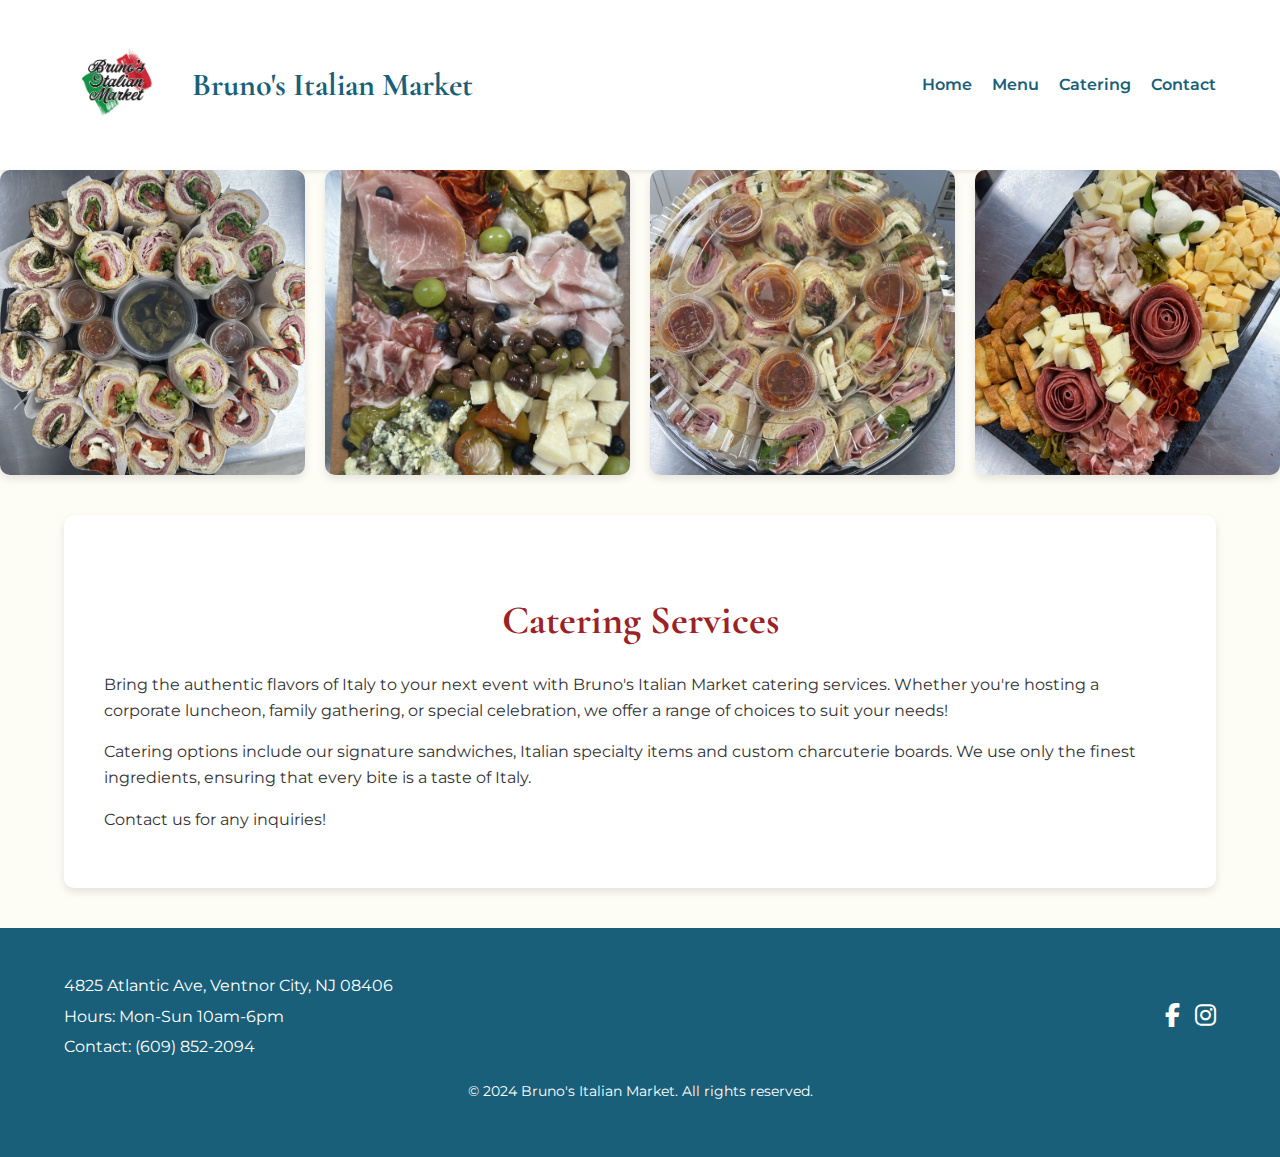
==== catering.html @ 334f7cd6 "init commit" ====
<!DOCTYPE html>
<html lang="en">
<head>
    <meta charset="UTF-8">
    <meta name="viewport" content="width=device-width, initial-scale=1.0">
    <title>Bruno's Italian Market</title>
    <link href="https://fonts.googleapis.com/css2?family=Cormorant+Garamond:wght@400;600;700&family=Montserrat:wght@400;600&display=swap" rel="stylesheet">
    <link rel="stylesheet" href="style.css">
    <link rel="stylesheet" href="https://cdnjs.cloudflare.com/ajax/libs/font-awesome/6.1.1/css/all.min.css">
</head>
<body>
<header>
    <div class="container">
        <div class="header-content">
            <div class="logo-title">
                <img src="./BrunosLogo1.jpg" alt="Bruno's Italian Market Logo" class="logo">
                <h1>Bruno's Italian Market</h1>
            </div>
            <nav>
                <ul>
                    <li><a href="index.html">Home</a></li>
                    <li><a href="menu.html">Menu</a></li>
                    <li><a href="catering.html">Catering</a></li>
                    <li><a href="contact.html">Contact</a></li>
                </ul>
            </nav>
        </div>
    </div>
</header>


</div>

  <div class="photo-grid">
    <div class="photo-item">
      <img src="./catering_1.jpg" alt="Bruno's Italian Market Photo 1">
    </div>
    <div class="photo-item">
      <img src="./charcuterie.jpg" alt="Bruno's Italian Market Photo 2">
    </div>
    <div class="photo-item">
      <img src="./CateredSubs1.jpg" alt="Bruno's Italian Market Photo 3">
    </div>
    <div class="photo-item">
      <img src="./Charcuterie2.jpg" alt="Bruno's Italian Market Photo 4">
    </div>
  </div>

    <div class="container">
        <section class="catering-page">
            <h2>Catering Services</h2>
            <div class="catering-intro">
                <p>Bring the authentic flavors of Italy to your next event with Bruno's Italian Market catering services. Whether you're hosting a corporate luncheon, family gathering, or special celebration, we offer a range of choices to suit your needs!</p>
                <p>Catering options include our signature sandwiches, Italian specialty items and custom charcuterie boards. We use only the finest ingredients, ensuring that every bite is a taste of Italy.</p>
                <p>Contact us for any inquiries!</p>
            </div>
        </section>
    </div>

 <footer>
    <div class="container">
        <div class="footer-content">
            <div class="footer-info">
                <p>4825 Atlantic Ave, Ventnor City, NJ 08406</p>
                <p>Hours: Mon-Sun 10am-6pm</p>
                <p>Contact: (609) 852-2094</p>
            </div>
            <div class="social-media">
                <a href="https://www.facebook.com/profile.php?id=61560832154377" class="social-icon" target="_blank" rel="noopener noreferrer">
                    <i class="fab fa-facebook-f"></i>
                </a>
                <a href="https://www.instagram.com/brunositalianmarket/?igsh=OTE2dzl3aXozMGxs" class="social-icon" target="_blank" rel="noopener noreferrer">
                    <i class="fab fa-instagram"></i>
                </a>
            </div>
        </div>
        <p class="copyright">&copy; 2024 Bruno's Italian Market. All rights reserved.</p>
    </div>
</footer>
</body>
</html>
---- style.css ----
@import url('https://fonts.googleapis.com/css2?family=Cormorant+Garamond:wght@400;600;700&family=Montserrat:wght@400;600&display=swap');

:root {
  --color-primary: #1a5f7a;        /* Deep muted blue */
  --color-secondary: #9b2226;      /* Muted red */
  --color-accent: #283618;         /* Olive green */
  --color-background: #fdfcf5;     /* Off-white */
  --color-text: #333333;           /* Dark gray for text */
  --color-text-light: #666666;     /* Medium gray for lighter text */
}

body {
  font-family: 'Montserrat', sans-serif;
  line-height: 1.6;
  margin: 0;
  padding: 0;
  color: var(--color-text);
  background-color: var(--color-background);
}

.container {
  width: 90%;
  max-width: 1200px;
  margin: auto;
  overflow: hidden;
  padding: 20px;
}

h1, h2, h3, h4, h5, h6 {
  font-family: 'Cormorant Garamond', serif;
  font-weight: 700;
  color: var(--color-primary);
}

/* Header styles */
header {
  background: #fff;
  box-shadow: 0 2px 5px rgba(0,0,0,0.1);
  padding: 15px 0;
}

.header-content {
  display: flex;
  justify-content: space-between;
  align-items: center;
  flex-wrap: wrap;
}

.logo-title {
  display: flex;
  align-items: center;
  margin-right: 20px;
}

.logo {
  height: 100px;
  margin-right: 20px;
}

header h1 {
  font-size: 2em;
  margin: 0;
  color: var(--color-primary);
}

nav ul {
  list-style-type: none;
  padding: 0;
  display: flex;
  margin: 0;
}

nav ul li {
  margin-left: 20px;
}

nav ul li:first-child {
  margin-left: 0;
}

nav ul li a {
  text-decoration: none;
  color: var(--color-primary);
  font-weight: 600;
  transition: color 0.3s ease;
}

nav ul li a:hover {
  color: var(--color-secondary);
}

/* Content styles */
.intro, .menu-page, .catering-page {
  background: #fff;
  margin-top: 20px;
  padding: 40px;
  border-radius: 10px;
  box-shadow: 0 4px 8px rgba(0,0,0,0.1);
}

.intro h2, .menu-page h2, .catering-page h2 {
  color: var(--color-secondary);
  text-align: center;
  font-size: 2.5em;
  margin-bottom: 20px;
}

.subtitle {
  text-align: center;
  font-style: italic;
  color: var(--color-text-light);
  margin-bottom: 30px;
}

/* Menu styles */
.menu-section {
  margin-bottom: 40px;
}

.menu-section h3 {
  color: var(--color-accent);
  border-bottom: 2px solid var(--color-primary);
  padding-bottom: 10px;
  margin-bottom: 20px;
}

.sandwich-list {
  list-style-type: none;
  padding: 0;
}

.sandwich-item {
  display: flex;
  justify-content: space-between;
  align-items: center;
  border-bottom: 1px solid #e0e0e0;
  padding: 15px 0;
}

.sandwich-item:last-child {
  border-bottom: none;
}

.sandwich-info {
  flex-grow: 1;
}

.sandwich-item h4 {
  color: var(--color-accent);
  margin: 0 0 5px 0;
}

.sandwich-item p {
  margin: 0;
  color: var(--color-text);
  font-size: 0.9em;
}

.sandwich-item .price {
  font-weight: 600;
  color: var(--color-secondary);
  font-size: 1.1em;
  margin-left: 20px;
}

/* Image grid styles */
.featured-images, .catering-images {
  display: grid;
  grid-template-columns: repeat(auto-fit, minmax(250px, 1fr));
  gap: 20px;
  margin: 40px 0;
}

.image-box {
  aspect-ratio: 1 / 1;
  overflow: hidden;
  border-radius: 10px;
  box-shadow: 0 4px 8px rgba(0,0,0,0.1);
}

.image-box img {
  width: 100%;
  height: 100%;
  object-fit: cover;
  transition: transform 0.3s ease;
}

.image-box:hover img {
  transform: scale(1.1);
}

/* Footer styles */
/* Updated Footer Styles */
footer {
    background: var(--color-primary);
    color: #fff;
    padding: 20px 0;
    margin-top: 20px;
}

.footer-content {
    display: flex;
    justify-content: space-between;
    align-items: center;
    flex-wrap: wrap;
    margin-bottom: 15px;
}

.footer-info p {
    margin: 5px 0;
}

.social-media {
    display: flex;
    gap: 15px;
}

.social-icon {
    color: #fff;
    font-size: 24px;
    transition: color 0.3s ease;
}

.social-icon:hover {
    color: var(--color-secondary);
}

.copyright {
    text-align: center;
    margin-top: 15px;
    font-size: 0.9em;
}

/* Responsive design for footer */
@media (max-width: 768px) {
    .footer-content {
        flex-direction: column;
        text-align: center;
    }

    .social-media {
        margin-top: 15px;
    }
}

/* Responsive design */
@media (max-width: 768px) {
  .header-content {
    flex-direction: column;
    align-items: center;
  }

  .logo-title {
    margin-right: 0;
    margin-bottom: 20px;
    flex-direction: column;
    text-align: center;
  }

  .logo {
    margin-right: 0;
    margin-bottom: 10px;
  }

  nav ul {
    flex-direction: column;
    align-items: center;
  }

  nav ul li {
    margin: 10px 0;
  }

  nav ul li:first-child {
    margin-top: 0;
  }

  .featured-images, .catering-images {
    grid-template-columns: repeat(auto-fit, minmax(200px, 1fr));
  }

  .sandwich-item {
    flex-direction: column;
    align-items: flex-start;
  }

  .sandwich-item .price {
    margin-left: 0;
    margin-top: 10px;
  }
}

/* Photo gallery styles */
.photo-gallery {
  background: #fff;
  margin-top: 20px;
  padding: 40px;
  border-radius: 10px;
  box-shadow: 0 4px 8px rgba(0,0,0,0.1);
}

.photo-grid {
  display: grid;
  grid-template-columns: repeat(auto-fit, minmax(200px, 1fr));
  gap: 20px;
  justify-items: center;
}

.photo-item {
  width: 100%;
  aspect-ratio: 1 / 1;
  overflow: hidden;
  border-radius: 10px;
  box-shadow: 0 4px 8px rgba(0,0,0,0.1);
}

.photo-item img {
  width: 100%;
  height: 100%;
  object-fit: cover;
  transition: transform 0.3s ease;
}

.photo-item:hover img {
  transform: scale(1.1);
}

/* Responsive design for photo gallery */
@media (max-width: 768px) {
  .photo-grid {
    grid-template-columns: repeat(auto-fit, minmax(150px, 1fr));
  }
}
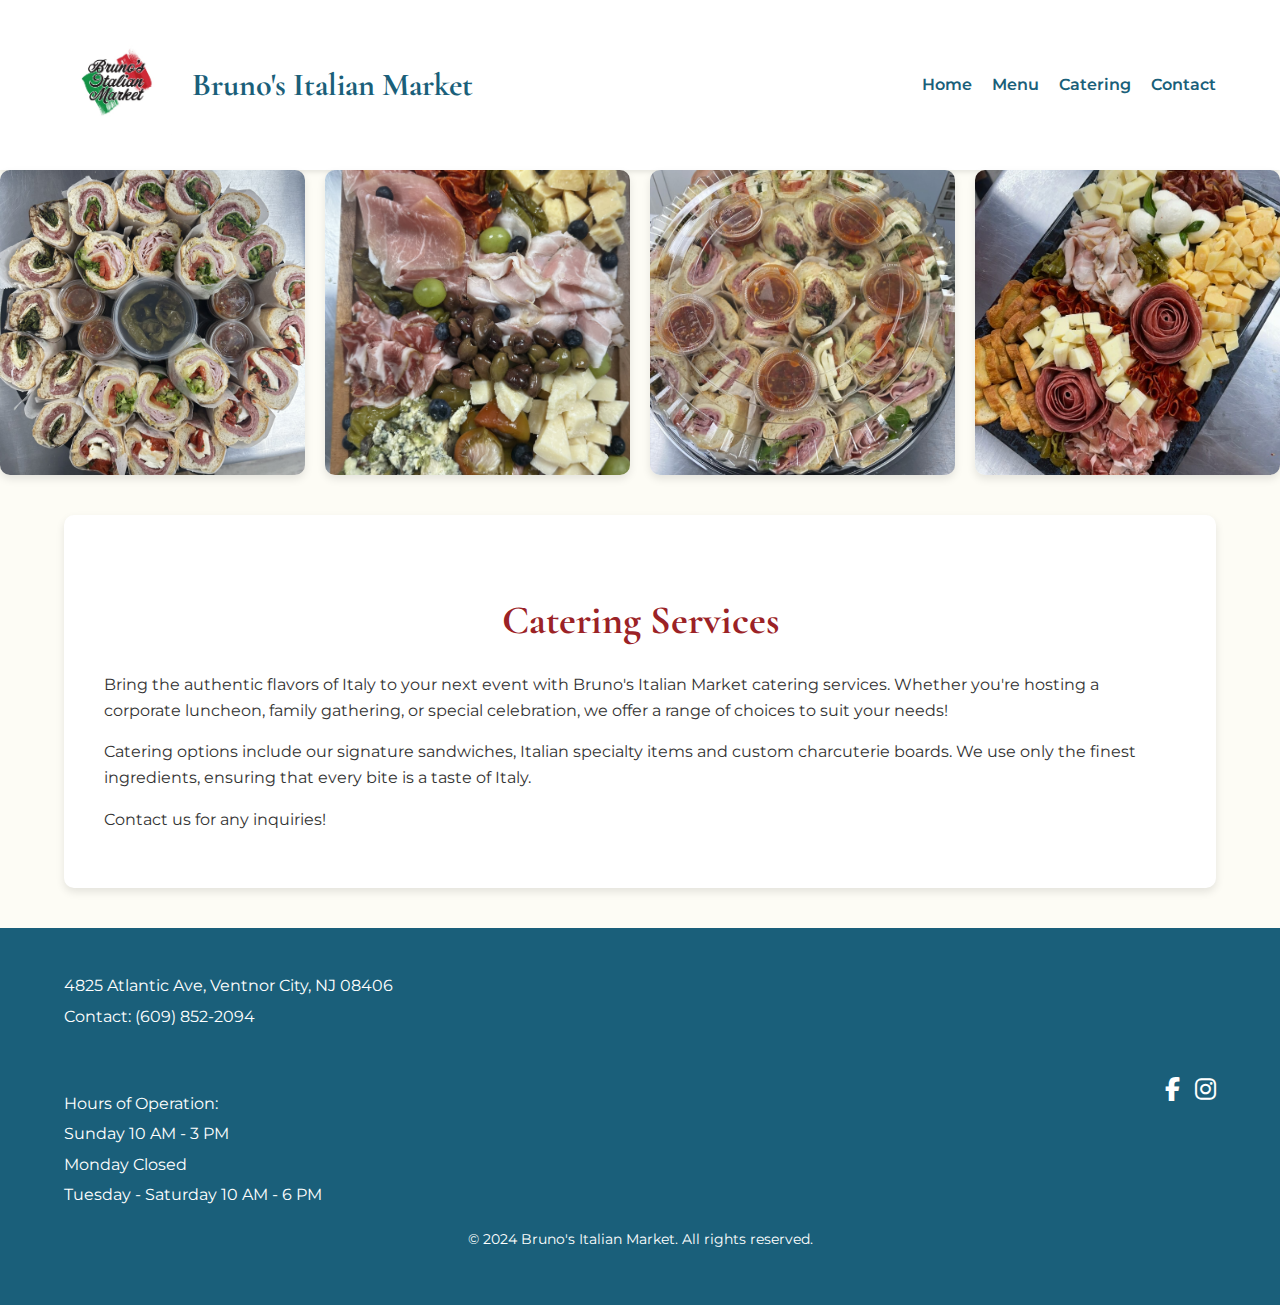
==== commit 23eb3ce2: "changed contact" ====
--- a/catering.html
+++ b/catering.html
@@ -7,6 +7,7 @@
     <link href="https://fonts.googleapis.com/css2?family=Cormorant+Garamond:wght@400;600;700&family=Montserrat:wght@400;600&display=swap" rel="stylesheet">
     <link rel="stylesheet" href="style.css">
     <link rel="stylesheet" href="https://cdnjs.cloudflare.com/ajax/libs/font-awesome/6.1.1/css/all.min.css">
+    <link rel="icon" href="italian-flag-of-italy-round-corners-png.webp">
 </head>
 <body>
 <header>
@@ -61,9 +62,13 @@
     <div class="container">
         <div class="footer-content">
             <div class="footer-info">
-                <p>4825 Atlantic Ave, Ventnor City, NJ 08406</p>
-                <p>Hours: Mon-Sun 10am-6pm</p>
+                <p>4825 Atlantic Ave, Ventnor City, NJ 08406</p> 
                 <p>Contact: (609) 852-2094</p>
+                <br> </br>
+                <p>Hours of Operation: </p>
+                <p>Sunday 10 AM - 3 PM </p>
+                <p>Monday Closed</p>
+                <p>Tuesday - Saturday 10 AM - 6 PM </p>
             </div>
             <div class="social-media">
                 <a href="https://www.facebook.com/profile.php?id=61560832154377" class="social-icon" target="_blank" rel="noopener noreferrer">
